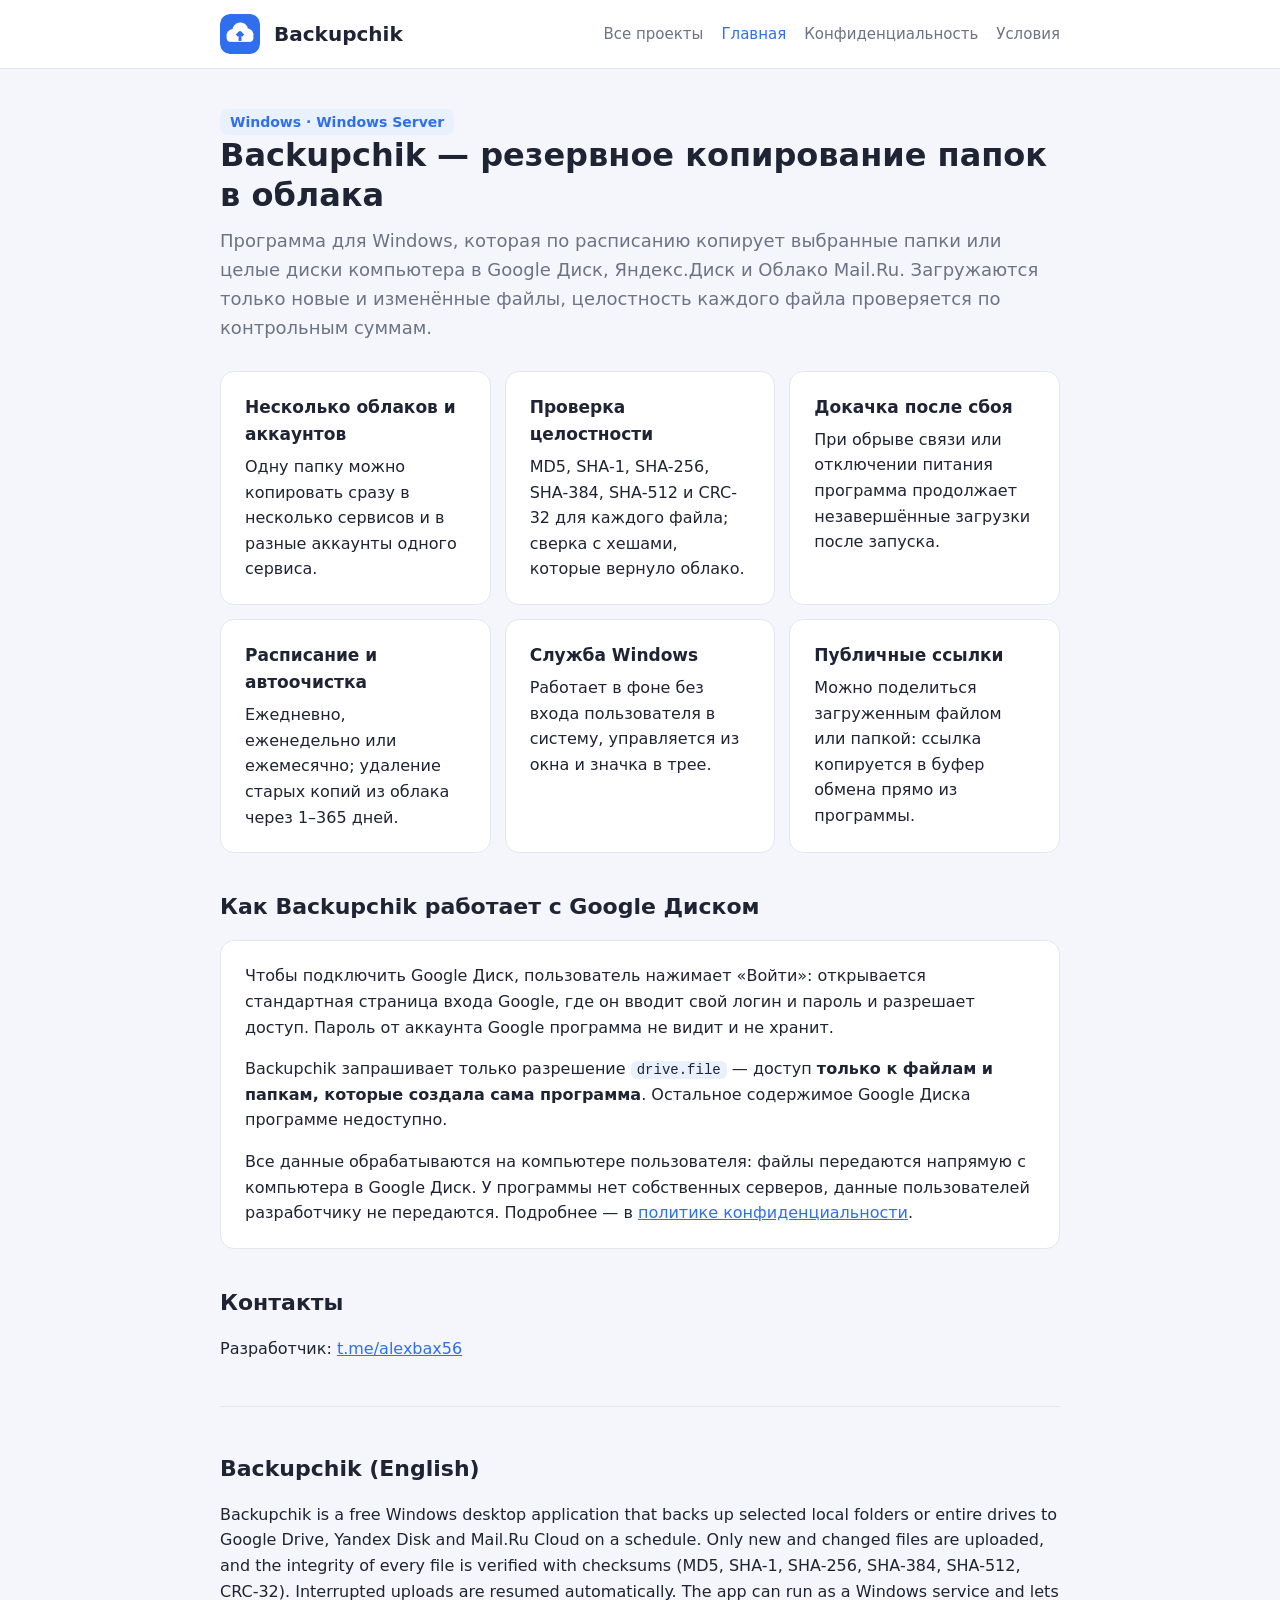
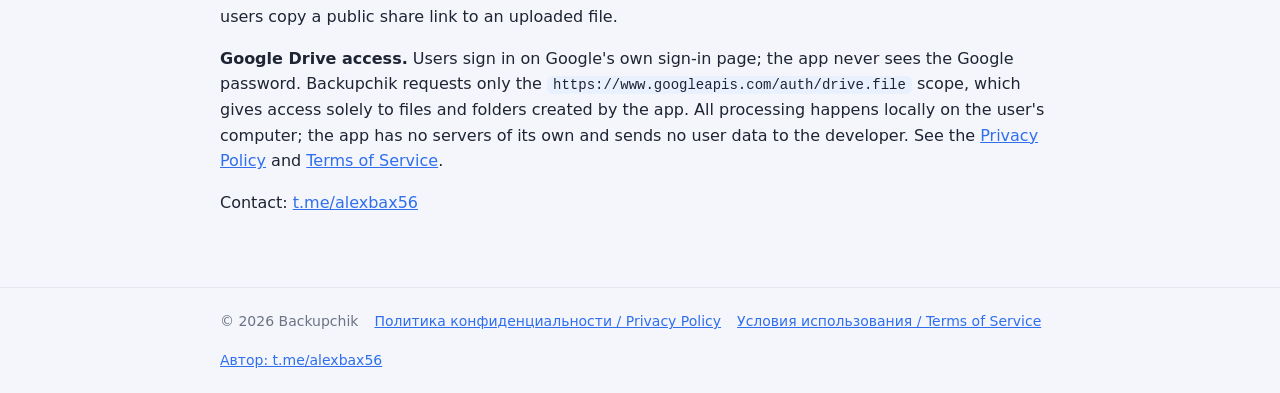
==== Backupchik/index.html @ 3019e78b "Add files via upload" ====
<!doctype html>
<html lang="ru">
<head>
<meta charset="utf-8">
<meta name="viewport" content="width=device-width, initial-scale=1">
<title>Backupchik — резервное копирование папок в облака</title>
<meta name="description" content="Backupchik — бесплатная программа для Windows: синхронизация папок и дисков с Google Диском, Яндекс.Диском и Облаком Mail.Ru по расписанию с проверкой контрольных сумм.">
<!-- GOOGLE_SITE_VERIFICATION: сюда вставьте мета-тег из Google Search Console -->
<link rel="icon" href="logo.png">
<link rel="stylesheet" href="style.css">
</head>
<body>
<header><div class="wrap">
  <img src="logo.png" alt="">
  <a class="brand" href="index.html">Backupchik</a>
  <nav><a href="../">Все проекты</a><a href="index.html" aria-current="page">Главная</a><a href="privacy.html">Конфиденциальность</a><a href="terms.html">Условия</a></nav>
</div></header>

<main><div class="wrap">
  <span class="tag">Windows · Windows Server</span>
  <h1>Backupchik — резервное копирование папок в облака</h1>
  <p class="lead">Программа для Windows, которая по расписанию копирует выбранные папки или целые диски компьютера в Google Диск, Яндекс.Диск и Облако Mail.Ru. Загружаются только новые и изменённые файлы, целостность каждого файла проверяется по контрольным суммам.</p>

  <div class="grid">
    <div class="card"><h3>Несколько облаков и аккаунтов</h3>Одну папку можно копировать сразу в несколько сервисов и в разные аккаунты одного сервиса.</div>
    <div class="card"><h3>Проверка целостности</h3>MD5, SHA-1, SHA-256, SHA-384, SHA-512 и CRC-32 для каждого файла; сверка с хешами, которые вернуло облако.</div>
    <div class="card"><h3>Докачка после сбоя</h3>При обрыве связи или отключении питания программа продолжает незавершённые загрузки после запуска.</div>
    <div class="card"><h3>Расписание и автоочистка</h3>Ежедневно, еженедельно или ежемесячно; удаление старых копий из облака через 1–365 дней.</div>
    <div class="card"><h3>Служба Windows</h3>Работает в фоне без входа пользователя в систему, управляется из окна и значка в трее.</div>
    <div class="card"><h3>Публичные ссылки</h3>Можно поделиться загруженным файлом или папкой: ссылка копируется в буфер обмена прямо из программы.</div>
  </div>

  <h2>Как Backupchik работает с Google Диском</h2>
  <div class="card">
    <p>Чтобы подключить Google Диск, пользователь нажимает «Войти»: открывается стандартная страница входа Google, где он вводит свой логин и пароль и разрешает доступ. Пароль от аккаунта Google программа не видит и не хранит.</p>
    <p>Backupchik запрашивает только разрешение <code>drive.file</code> — доступ <b>только к файлам и папкам, которые создала сама программа</b>. Остальное содержимое Google Диска программе недоступно.</p>
    <p>Все данные обрабатываются на компьютере пользователя: файлы передаются напрямую с компьютера в Google Диск. У программы нет собственных серверов, данные пользователей разработчику не передаются. Подробнее — в <a href="privacy.html">политике конфиденциальности</a>.</p>
  </div>

  <h2>Контакты</h2>
  <p>Разработчик: <a href="https://t.me/alexbax56">t.me/alexbax56</a></p>

  <section class="lang" lang="en">
    <h2>Backupchik (English)</h2>
    <p>Backupchik is a free Windows desktop application that backs up selected local folders or entire drives to Google Drive, Yandex Disk and Mail.Ru Cloud on a schedule. Only new and changed files are uploaded, and the integrity of every file is verified with checksums (MD5, SHA-1, SHA-256, SHA-384, SHA-512, CRC-32). Interrupted uploads are resumed automatically. The app can run as a Windows service and lets users copy a public share link to an uploaded file.</p>
    <p><b>Google Drive access.</b> Users sign in on Google's own sign-in page; the app never sees the Google password. Backupchik requests only the <code>https://www.googleapis.com/auth/drive.file</code> scope, which gives access solely to files and folders created by the app. All processing happens locally on the user's computer; the app has no servers of its own and sends no user data to the developer. See the <a href="privacy.html#en">Privacy Policy</a> and <a href="terms.html#en">Terms of Service</a>.</p>
    <p>Contact: <a href="https://t.me/alexbax56">t.me/alexbax56</a></p>
  </section>
</div></main>

<footer><div class="wrap">
  <span>© 2026 Backupchik</span>
  <a href="privacy.html">Политика конфиденциальности / Privacy Policy</a>
  <a href="terms.html">Условия использования / Terms of Service</a>
  <a href="https://t.me/alexbax56">Автор: t.me/alexbax56</a>
</div></footer>
</body>
</html>
---- Backupchik/style.css ----
:root{--bg:#f4f6fb;--surface:#fff;--text:#1e2433;--muted:#6b7385;--accent:#2f6fed;--border:#e2e6ee;--soft:#e9f0fe}
@media (prefers-color-scheme:dark){:root{--bg:#0f131c;--surface:#171c27;--text:#e6e9f0;--muted:#8e97aa;--accent:#4c86f7;--border:#283042;--soft:#1c2944}}
*{box-sizing:border-box}
body{margin:0;background:var(--bg);color:var(--text);font:16px/1.6 "Segoe UI",system-ui,-apple-system,Roboto,Arial,sans-serif}
a{color:var(--accent)}
.wrap{max-width:880px;margin:0 auto;padding:0 20px}
header{background:var(--surface);border-bottom:1px solid var(--border)}
header .wrap{display:flex;align-items:center;gap:14px;min-height:68px;flex-wrap:wrap}
header img{width:40px;height:40px;border-radius:10px}
header .brand{font-weight:700;font-size:20px;text-decoration:none;color:var(--text)}
nav{margin-left:auto;display:flex;gap:18px;flex-wrap:wrap}
nav a{text-decoration:none;color:var(--muted);font-size:15px}
nav a:hover,nav a[aria-current]{color:var(--accent)}
main{padding:40px 0 56px}
h1{font-size:32px;line-height:1.25;margin:0 0 12px}
h2{font-size:22px;margin:36px 0 10px}
h3{font-size:17px;margin:22px 0 6px}
.lead{font-size:18px;color:var(--muted);margin:0 0 28px}
.card{background:var(--surface);border:1px solid var(--border);border-radius:14px;padding:22px 24px;margin:16px 0}
.grid{display:grid;grid-template-columns:repeat(auto-fit,minmax(240px,1fr));gap:14px}
.grid .card{margin:0}
.grid h3{margin-top:0}
.tag{display:inline-block;background:var(--soft);color:var(--accent);border-radius:8px;padding:2px 10px;font-size:14px;font-weight:600}
.muted{color:var(--muted)}
.lang{border-top:1px solid var(--border);margin-top:44px;padding-top:8px}
footer{border-top:1px solid var(--border);padding:22px 0;color:var(--muted);font-size:14px}
footer .wrap{display:flex;gap:16px;flex-wrap:wrap}
code{background:var(--soft);padding:1px 6px;border-radius:6px;font-size:14px}
@media (max-width:600px){h1{font-size:26px}nav{margin-left:0;width:100%}}
.card>p:first-child{margin-top:0}.card>p:last-child{margin-bottom:0}
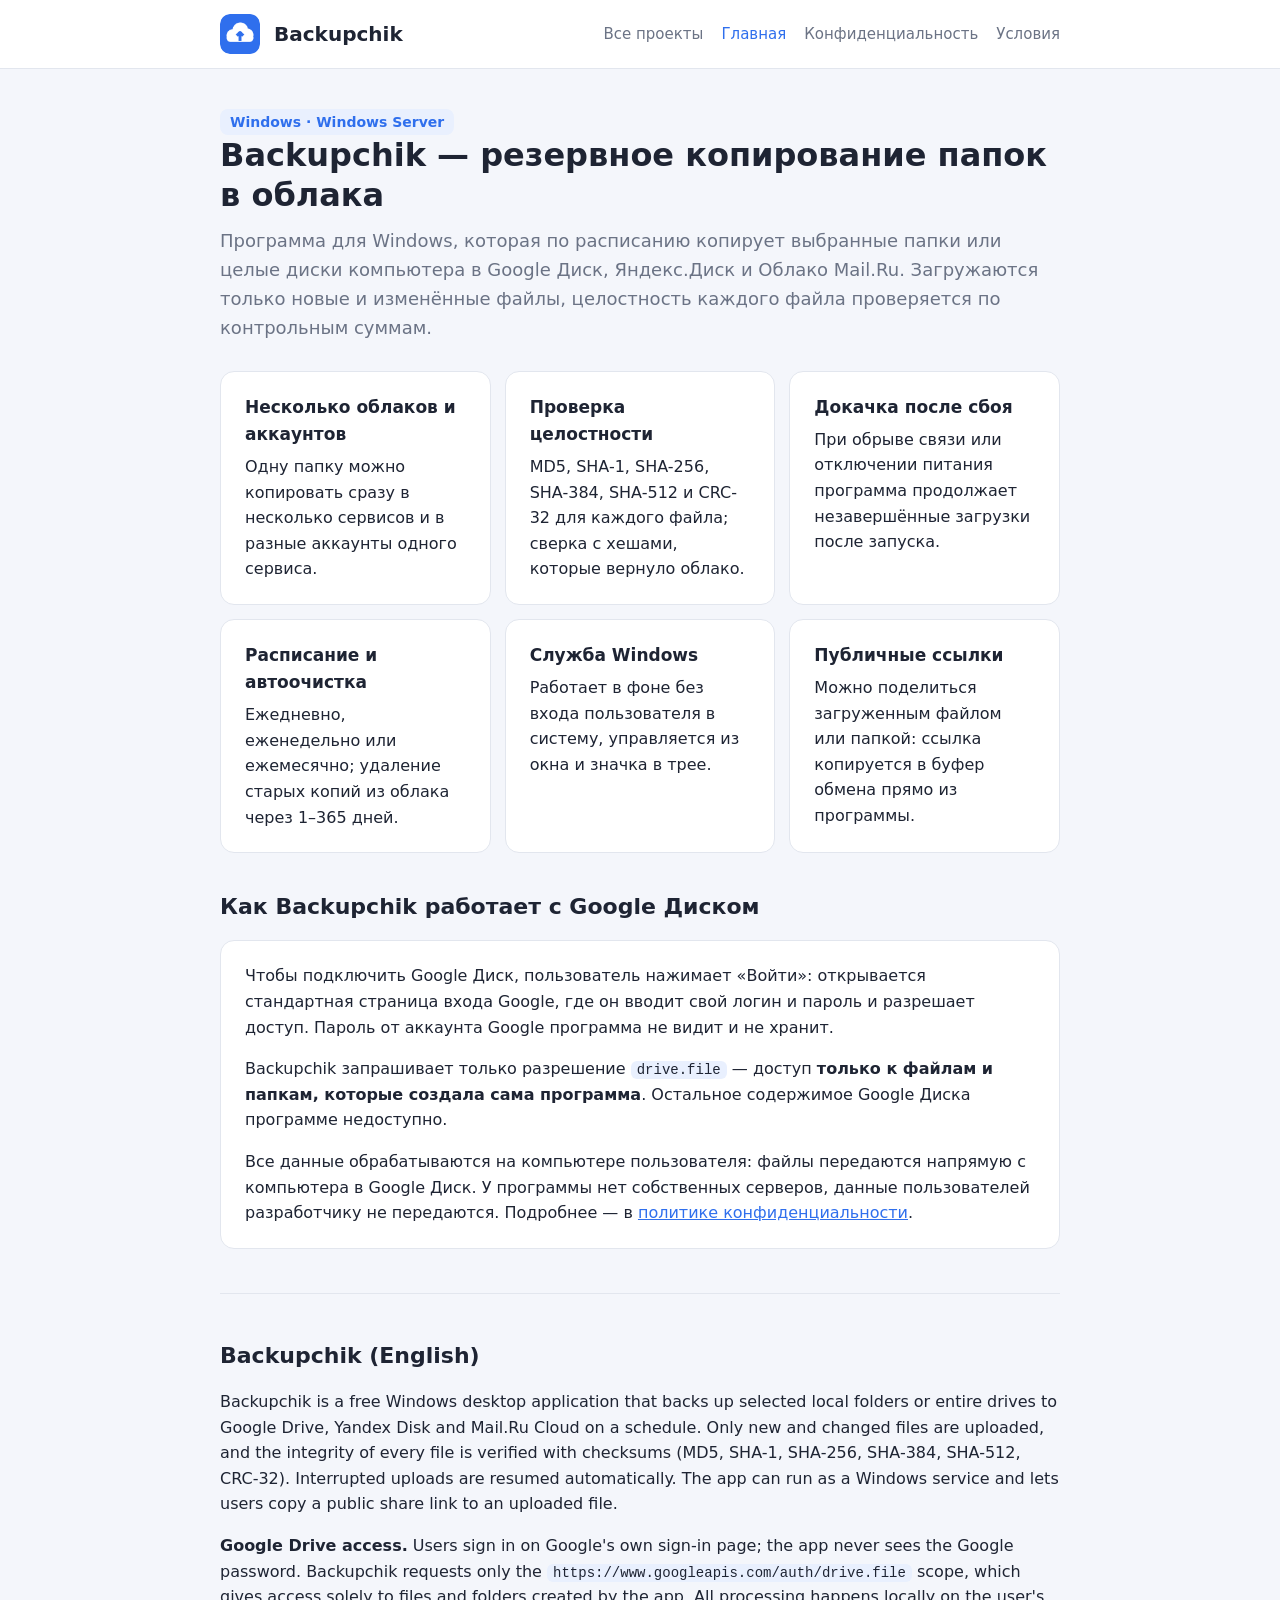
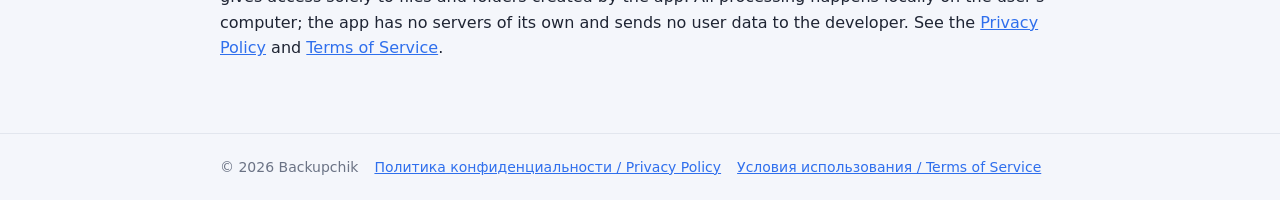
==== commit 00360deb: "Add files via upload" ====
--- a/Backupchik/index.html
+++ b/Backupchik/index.html
@@ -5,7 +5,7 @@
 <meta name="viewport" content="width=device-width, initial-scale=1">
 <title>Backupchik — резервное копирование папок в облака</title>
 <meta name="description" content="Backupchik — бесплатная программа для Windows: синхронизация папок и дисков с Google Диском, Яндекс.Диском и Облаком Mail.Ru по расписанию с проверкой контрольных сумм.">
-<!-- GOOGLE_SITE_VERIFICATION: сюда вставьте мета-тег из Google Search Console -->
+<meta name="google-site-verification" content="nLDG6bBRHug6csCk54_2qdY5VK80AcoEO980-NKy0qo" />
 <link rel="icon" href="logo.png">
 <link rel="stylesheet" href="style.css">
 </head>
@@ -37,14 +37,10 @@
     <p>Все данные обрабатываются на компьютере пользователя: файлы передаются напрямую с компьютера в Google Диск. У программы нет собственных серверов, данные пользователей разработчику не передаются. Подробнее — в <a href="privacy.html">политике конфиденциальности</a>.</p>
   </div>
 
-  <h2>Контакты</h2>
-  <p>Разработчик: <a href="https://t.me/alexbax56">t.me/alexbax56</a></p>
-
   <section class="lang" lang="en">
     <h2>Backupchik (English)</h2>
     <p>Backupchik is a free Windows desktop application that backs up selected local folders or entire drives to Google Drive, Yandex Disk and Mail.Ru Cloud on a schedule. Only new and changed files are uploaded, and the integrity of every file is verified with checksums (MD5, SHA-1, SHA-256, SHA-384, SHA-512, CRC-32). Interrupted uploads are resumed automatically. The app can run as a Windows service and lets users copy a public share link to an uploaded file.</p>
     <p><b>Google Drive access.</b> Users sign in on Google's own sign-in page; the app never sees the Google password. Backupchik requests only the <code>https://www.googleapis.com/auth/drive.file</code> scope, which gives access solely to files and folders created by the app. All processing happens locally on the user's computer; the app has no servers of its own and sends no user data to the developer. See the <a href="privacy.html#en">Privacy Policy</a> and <a href="terms.html#en">Terms of Service</a>.</p>
-    <p>Contact: <a href="https://t.me/alexbax56">t.me/alexbax56</a></p>
   </section>
 </div></main>
 
@@ -52,7 +48,6 @@
   <span>© 2026 Backupchik</span>
   <a href="privacy.html">Политика конфиденциальности / Privacy Policy</a>
   <a href="terms.html">Условия использования / Terms of Service</a>
-  <a href="https://t.me/alexbax56">Автор: t.me/alexbax56</a>
 </div></footer>
 </body>
 </html>
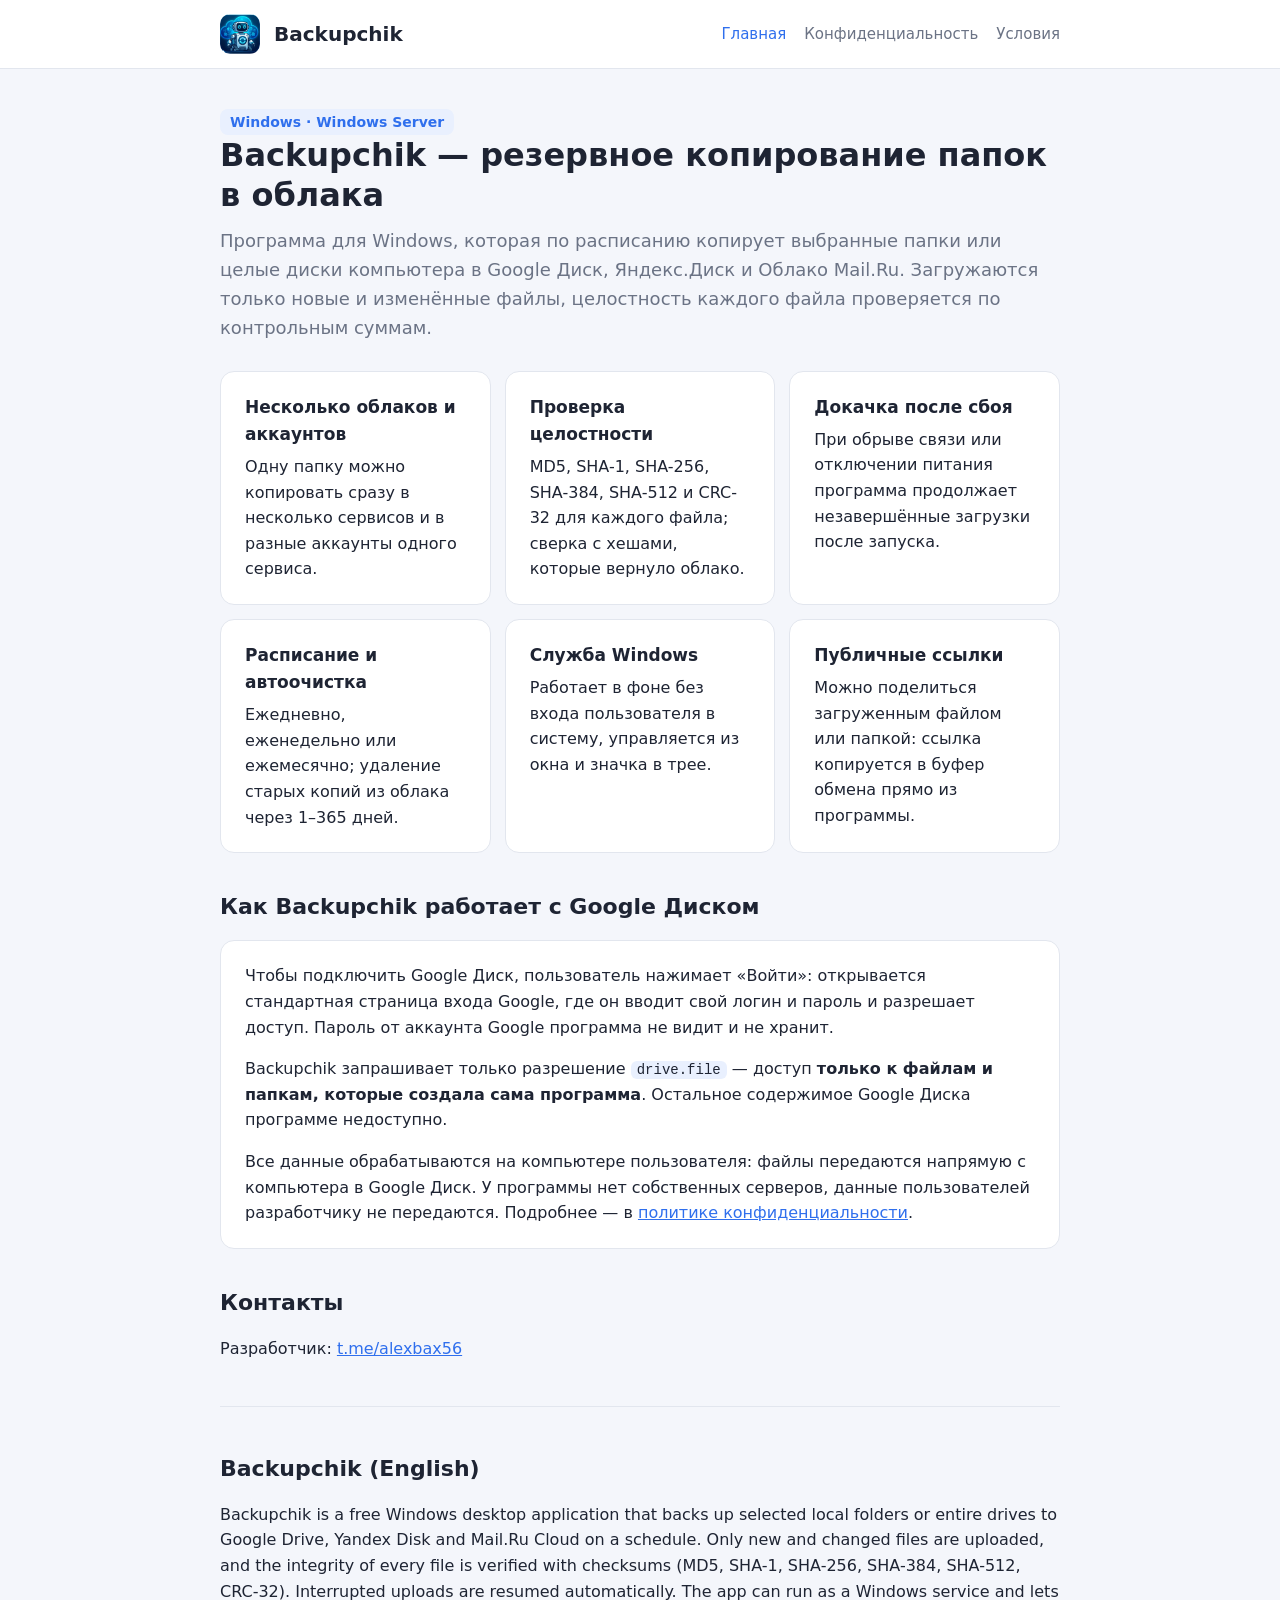
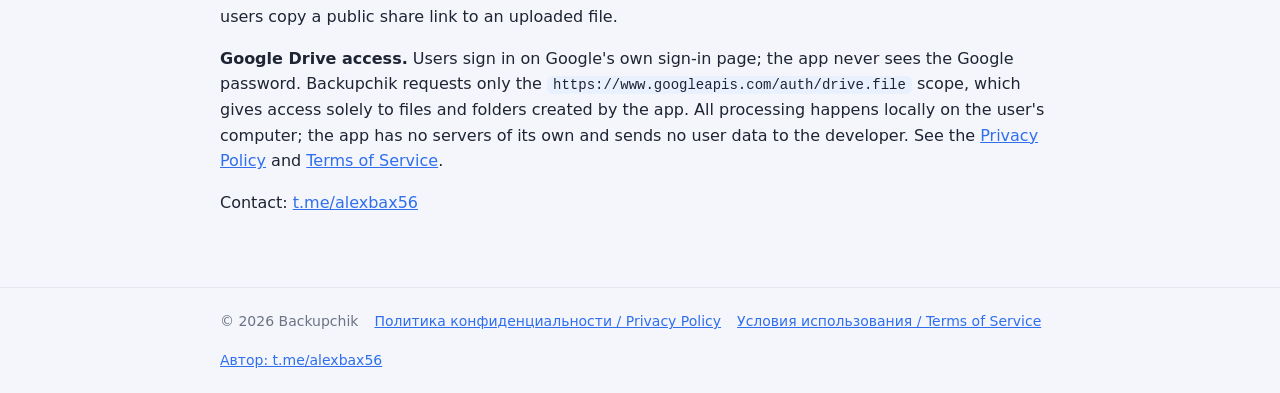
==== commit 3a941240: "Add files via upload" ====
--- a/Backupchik/index.html
+++ b/Backupchik/index.html
@@ -5,7 +5,7 @@
 <meta name="viewport" content="width=device-width, initial-scale=1">
 <title>Backupchik — резервное копирование папок в облака</title>
 <meta name="description" content="Backupchik — бесплатная программа для Windows: синхронизация папок и дисков с Google Диском, Яндекс.Диском и Облаком Mail.Ru по расписанию с проверкой контрольных сумм.">
-<meta name="google-site-verification" content="nLDG6bBRHug6csCk54_2qdY5VK80AcoEO980-NKy0qo" />
+<!-- GOOGLE_SITE_VERIFICATION: сюда вставьте мета-тег из Google Search Console -->
 <link rel="icon" href="logo.png">
 <link rel="stylesheet" href="style.css">
 </head>
@@ -13,7 +13,7 @@
 <header><div class="wrap">
   <img src="logo.png" alt="">
   <a class="brand" href="index.html">Backupchik</a>
-  <nav><a href="../">Все проекты</a><a href="index.html" aria-current="page">Главная</a><a href="privacy.html">Конфиденциальность</a><a href="terms.html">Условия</a></nav>
+  <nav><a href="index.html" aria-current="page">Главная</a><a href="privacy.html">Конфиденциальность</a><a href="terms.html">Условия</a></nav>
 </div></header>
 
 <main><div class="wrap">
@@ -37,10 +37,14 @@
     <p>Все данные обрабатываются на компьютере пользователя: файлы передаются напрямую с компьютера в Google Диск. У программы нет собственных серверов, данные пользователей разработчику не передаются. Подробнее — в <a href="privacy.html">политике конфиденциальности</a>.</p>
   </div>
 
+  <h2>Контакты</h2>
+  <p>Разработчик: <a href="https://t.me/alexbax56">t.me/alexbax56</a></p>
+
   <section class="lang" lang="en">
     <h2>Backupchik (English)</h2>
     <p>Backupchik is a free Windows desktop application that backs up selected local folders or entire drives to Google Drive, Yandex Disk and Mail.Ru Cloud on a schedule. Only new and changed files are uploaded, and the integrity of every file is verified with checksums (MD5, SHA-1, SHA-256, SHA-384, SHA-512, CRC-32). Interrupted uploads are resumed automatically. The app can run as a Windows service and lets users copy a public share link to an uploaded file.</p>
     <p><b>Google Drive access.</b> Users sign in on Google's own sign-in page; the app never sees the Google password. Backupchik requests only the <code>https://www.googleapis.com/auth/drive.file</code> scope, which gives access solely to files and folders created by the app. All processing happens locally on the user's computer; the app has no servers of its own and sends no user data to the developer. See the <a href="privacy.html#en">Privacy Policy</a> and <a href="terms.html#en">Terms of Service</a>.</p>
+    <p>Contact: <a href="https://t.me/alexbax56">t.me/alexbax56</a></p>
   </section>
 </div></main>
 
@@ -48,6 +52,7 @@
   <span>© 2026 Backupchik</span>
   <a href="privacy.html">Политика конфиденциальности / Privacy Policy</a>
   <a href="terms.html">Условия использования / Terms of Service</a>
+  <a href="https://t.me/alexbax56">Автор: t.me/alexbax56</a>
 </div></footer>
 </body>
 </html>
